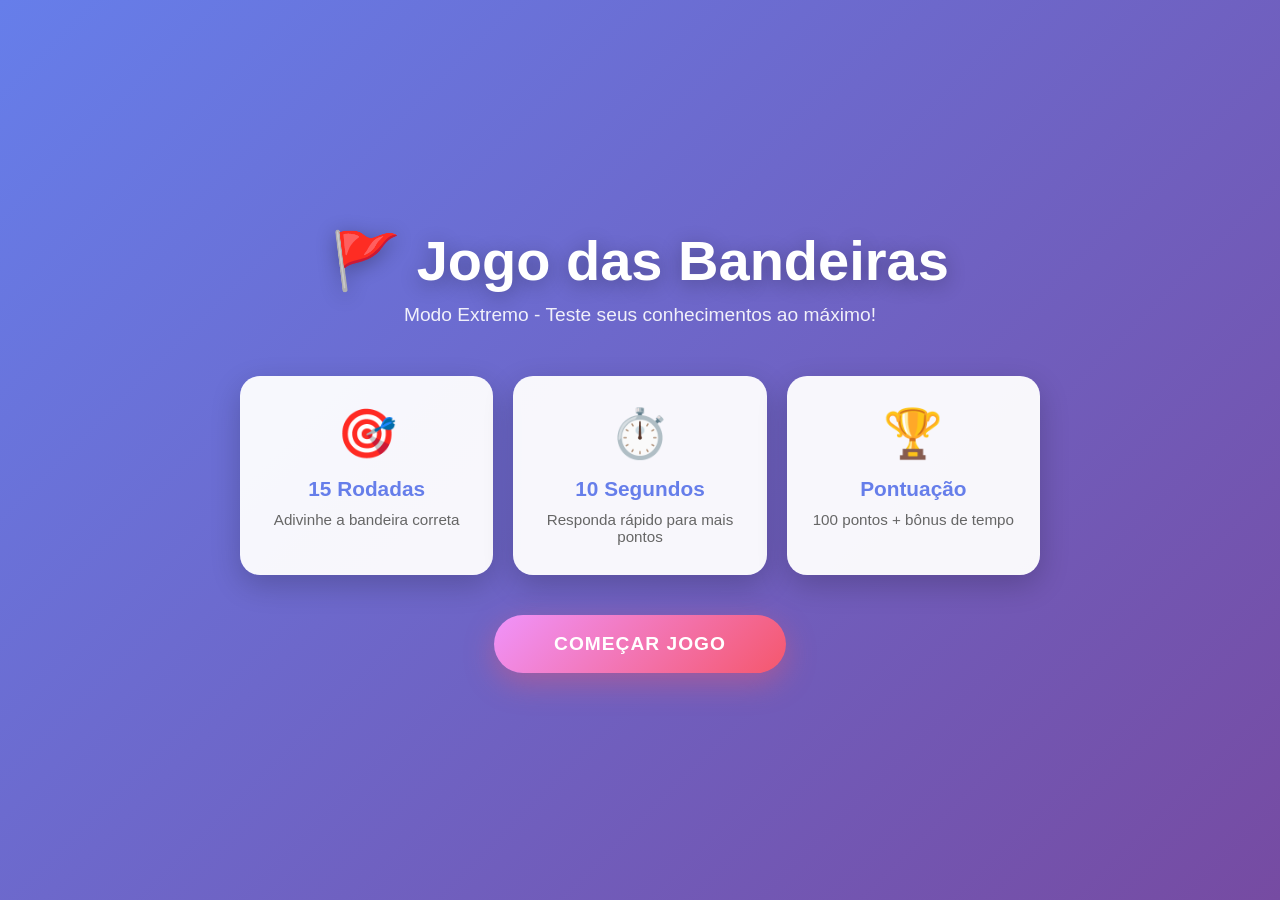
==== index.html @ 8bdd993d "Add files via upload" ====
<!DOCTYPE html>
<html lang="pt-BR">
<head>
    <meta charset="UTF-8">
    <meta name="viewport" content="width=device-width, initial-scale=1.0">
    <title>🚩 Jogo das Bandeiras - MODO EXTREMO</title>
    <link rel="stylesheet" href="style.css">
</head>
<body>
    <div class="container">
        <!-- Tela Inicial -->
        <div id="startScreen" class="screen active">
            <div class="logo">
                <h1>🚩 Jogo das Bandeiras</h1>
                <p class="subtitle">Modo Extremo - Teste seus conhecimentos ao máximo!</p>
            </div>
            <div class="game-info">
                <div class="info-card">
                    <span class="icon">🎯</span>
                    <h3>15 Rodadas</h3>
                    <p>Adivinhe a bandeira correta</p>
                </div>
                <div class="info-card">
                    <span class="icon">⏱️</span>
                    <h3>10 Segundos</h3>
                    <p>Responda rápido para mais pontos</p>
                </div>
                <div class="info-card">
                    <span class="icon">🏆</span>
                    <h3>Pontuação</h3>
                    <p>100 pontos + bônus de tempo</p>
                </div>
            </div>
            <button class="btn-primary" onclick="startGame()">Começar Jogo</button>
        </div>

        <!-- Tela do Jogo -->
        <div id="gameScreen" class="screen">
            <div class="game-header">
                <div class="stats">
                    <div class="stat-item">
                        <span class="stat-label">Rodada</span>
                        <span class="stat-value" id="roundNumber">1/15</span>
                    </div>
                    <div class="stat-item">
                        <span class="stat-label">Pontuação</span>
                        <span class="stat-value" id="score">0</span>
                    </div>
                    <div class="stat-item">
                        <span class="stat-label">Tempo</span>
                        <span class="stat-value" id="timer">10s</span>
                    </div>
                </div>
            </div>

            <div class="game-content">
                <div class="question-card">
                    <h2>De qual país é esta bandeira?</h2>
                    <div class="flag-container">
                        <img id="flagImage" src="" alt="Bandeira do país">
                    </div>
                </div>

                <div class="options-container" id="optionsContainer">
                    <!-- Opções serão geradas dinamicamente -->
                </div>
            </div>
        </div>

        <!-- Tela de Resultado -->
        <div id="resultScreen" class="screen">
            <div class="result-content">
                <div class="result-icon" id="resultIcon">🎉</div>
                <h1 id="resultTitle">Parabéns!</h1>
                <div class="final-score">
                    <span class="score-label">Pontuação Final</span>
                    <span class="score-value" id="finalScore">0</span>
                </div>
                <div class="result-stats">
                    <div class="result-stat">
                        <span class="result-stat-value" id="correctAnswers">0</span>
                        <span class="result-stat-label">Acertos</span>
                    </div>
                    <div class="result-stat">
                        <span class="result-stat-value" id="accuracy">0%</span>
                        <span class="result-stat-label">Precisão</span>
                    </div>
                </div>
                <button class="btn-primary" onclick="restartGame()">Jogar Novamente</button>
            </div>
        </div>

        <!-- Feedback de Resposta -->
        <div id="answerFeedback" class="answer-feedback">
            <div class="feedback-content">
                <span class="feedback-icon" id="feedbackIcon"></span>
                <span class="feedback-text" id="feedbackText"></span>
            </div>
        </div>
    </div>

    <script src="game.js"></script>
</body>
</html>
---- style.css ----
* {
    margin: 0;
    padding: 0;
    box-sizing: border-box;
}

body {
    font-family: 'Segoe UI', Tahoma, Geneva, Verdana, sans-serif;
    background: linear-gradient(135deg, #667eea 0%, #764ba2 100%);
    min-height: 100vh;
    display: flex;
    justify-content: center;
    align-items: center;
    padding: 20px;
}

.container {
    width: 100%;
    max-width: 800px;
    position: relative;
}

/* Screens */
.screen {
    display: none;
    animation: fadeIn 0.5s ease-in;
}

.screen.active {
    display: block;
}

@keyframes fadeIn {
    from {
        opacity: 0;
        transform: translateY(20px);
    }
    to {
        opacity: 1;
        transform: translateY(0);
    }
}

/* Start Screen */
#startScreen {
    text-align: center;
}

.logo h1 {
    font-size: 3.5rem;
    color: white;
    margin-bottom: 10px;
    text-shadow: 0 4px 20px rgba(0, 0, 0, 0.3);
}

.subtitle {
    font-size: 1.2rem;
    color: rgba(255, 255, 255, 0.9);
    margin-bottom: 50px;
}

.game-info {
    display: grid;
    grid-template-columns: repeat(auto-fit, minmax(200px, 1fr));
    gap: 20px;
    margin-bottom: 40px;
}

.info-card {
    background: rgba(255, 255, 255, 0.95);
    padding: 30px 20px;
    border-radius: 20px;
    box-shadow: 0 10px 30px rgba(0, 0, 0, 0.2);
    transition: transform 0.3s ease, box-shadow 0.3s ease;
}

.info-card:hover {
    transform: translateY(-5px);
    box-shadow: 0 15px 40px rgba(0, 0, 0, 0.3);
}

.info-card .icon {
    font-size: 3rem;
    display: block;
    margin-bottom: 15px;
}

.info-card h3 {
    color: #667eea;
    font-size: 1.3rem;
    margin-bottom: 10px;
}

.info-card p {
    color: #666;
    font-size: 0.95rem;
}

/* Buttons */
.btn-primary {
    background: linear-gradient(135deg, #f093fb 0%, #f5576c 100%);
    color: white;
    border: none;
    padding: 18px 60px;
    font-size: 1.2rem;
    font-weight: bold;
    border-radius: 50px;
    cursor: pointer;
    box-shadow: 0 10px 30px rgba(245, 87, 108, 0.4);
    transition: all 0.3s ease;
    text-transform: uppercase;
    letter-spacing: 1px;
}

.btn-primary:hover {
    transform: translateY(-3px);
    box-shadow: 0 15px 40px rgba(245, 87, 108, 0.6);
}

.btn-primary:active {
    transform: translateY(-1px);
}

/* Game Screen */
#gameScreen {
    background: white;
    border-radius: 30px;
    padding: 30px;
    box-shadow: 0 20px 60px rgba(0, 0, 0, 0.3);
}

.game-header {
    margin-bottom: 30px;
}

.stats {
    display: flex;
    justify-content: space-between;
    gap: 15px;
}

.stat-item {
    flex: 1;
    background: linear-gradient(135deg, #667eea 0%, #764ba2 100%);
    padding: 15px;
    border-radius: 15px;
    text-align: center;
    box-shadow: 0 5px 15px rgba(102, 126, 234, 0.3);
}

.stat-label {
    display: block;
    color: rgba(255, 255, 255, 0.8);
    font-size: 0.85rem;
    margin-bottom: 5px;
    text-transform: uppercase;
    letter-spacing: 1px;
}

.stat-value {
    display: block;
    color: white;
    font-size: 1.5rem;
    font-weight: bold;
}

/* Question Card */
.question-card {
    text-align: center;
    margin-bottom: 30px;
}

.question-card h2 {
    color: #333;
    font-size: 1.8rem;
    margin-bottom: 30px;
}

.flag-container {
    background: #f8f9fa;
    border-radius: 20px;
    padding: 30px;
    box-shadow: 0 5px 20px rgba(0, 0, 0, 0.1);
    display: flex;
    justify-content: center;
    align-items: center;
    min-height: 300px;
}

.flag-container img {
    max-width: 100%;
    max-height: 250px;
    border-radius: 10px;
    box-shadow: 0 10px 30px rgba(0, 0, 0, 0.2);
    transition: transform 0.3s ease;
}

.flag-container img:hover {
    transform: scale(1.05);
}

/* Options */
.options-container {
    display: grid;
    grid-template-columns: 1fr;
    gap: 15px;
}

.option-btn {
    background: white;
    border: 3px solid #e0e0e0;
    padding: 20px;
    border-radius: 15px;
    font-size: 1.1rem;
    font-weight: 600;
    color: #333;
    cursor: pointer;
    transition: all 0.3s ease;
    text-align: left;
    position: relative;
    overflow: hidden;
}

.option-btn::before {
    content: '';
    position: absolute;
    top: 0;
    left: -100%;
    width: 100%;
    height: 100%;
    background: linear-gradient(90deg, transparent, rgba(255, 255, 255, 0.3), transparent);
    transition: left 0.5s;
}

.option-btn:hover {
    border-color: #667eea;
    transform: translateX(5px);
    box-shadow: 0 5px 20px rgba(102, 126, 234, 0.2);
}

.option-btn:hover::before {
    left: 100%;
}

.option-btn.correct {
    background: linear-gradient(135deg, #11998e 0%, #38ef7d 100%);
    border-color: #11998e;
    color: white;
    animation: correctPulse 0.6s ease;
}

.option-btn.wrong {
    background: linear-gradient(135deg, #eb3349 0%, #f45c43 100%);
    border-color: #eb3349;
    color: white;
    animation: wrongShake 0.6s ease;
}

.option-btn:disabled {
    cursor: not-allowed;
    opacity: 0.7;
}

@keyframes correctPulse {
    0%, 100% { transform: scale(1); }
    50% { transform: scale(1.05); }
}

@keyframes wrongShake {
    0%, 100% { transform: translateX(0); }
    25% { transform: translateX(-10px); }
    75% { transform: translateX(10px); }
}

/* Result Screen */
#resultScreen {
    background: white;
    border-radius: 30px;
    padding: 50px;
    box-shadow: 0 20px 60px rgba(0, 0, 0, 0.3);
    text-align: center;
}

.result-icon {
    font-size: 5rem;
    margin-bottom: 20px;
    animation: bounceIn 0.8s ease;
}

@keyframes bounceIn {
    0% { transform: scale(0); opacity: 0; }
    50% { transform: scale(1.1); }
    100% { transform: scale(1); opacity: 1; }
}

#resultTitle {
    color: #667eea;
    font-size: 2.5rem;
    margin-bottom: 30px;
}

.final-score {
    background: linear-gradient(135deg, #667eea 0%, #764ba2 100%);
    padding: 30px;
    border-radius: 20px;
    margin-bottom: 30px;
    box-shadow: 0 10px 30px rgba(102, 126, 234, 0.3);
}

.score-label {
    display: block;
    color: rgba(255, 255, 255, 0.9);
    font-size: 1rem;
    margin-bottom: 10px;
    text-transform: uppercase;
    letter-spacing: 1px;
}

.score-value {
    display: block;
    color: white;
    font-size: 3.5rem;
    font-weight: bold;
}

.result-stats {
    display: grid;
    grid-template-columns: 1fr 1fr;
    gap: 20px;
    margin-bottom: 40px;
}

.result-stat {
    background: #f8f9fa;
    padding: 25px;
    border-radius: 15px;
}

.result-stat-value {
    display: block;
    font-size: 2.5rem;
    font-weight: bold;
    color: #667eea;
    margin-bottom: 5px;
}

.result-stat-label {
    display: block;
    color: #666;
    font-size: 0.95rem;
    text-transform: uppercase;
    letter-spacing: 1px;
}

/* Answer Feedback */
.answer-feedback {
    position: fixed;
    top: 20px;
    right: 20px;
    background: white;
    padding: 20px 30px;
    border-radius: 15px;
    box-shadow: 0 10px 40px rgba(0, 0, 0, 0.3);
    transform: translateX(400px);
    transition: transform 0.5s ease;
    z-index: 1000;
}

.answer-feedback.show {
    transform: translateX(0);
}

.feedback-content {
    display: flex;
    align-items: center;
    gap: 15px;
}

.feedback-icon {
    font-size: 2rem;
}

.feedback-text {
    font-size: 1.1rem;
    font-weight: 600;
}

.answer-feedback.correct {
    border-left: 5px solid #11998e;
}

.answer-feedback.correct .feedback-text {
    color: #11998e;
}

.answer-feedback.wrong {
    border-left: 5px solid #eb3349;
}

.answer-feedback.wrong .feedback-text {
    color: #eb3349;
}

/* Responsive */
@media (max-width: 768px) {
    .logo h1 {
        font-size: 2.5rem;
    }

    .game-info {
        grid-template-columns: 1fr;
    }

    .stats {
        flex-direction: column;
    }

    .question-card h2 {
        font-size: 1.4rem;
    }

    .flag-container {
        min-height: 200px;
        padding: 20px;
    }

    .flag-container img {
        max-height: 180px;
    }

    #resultScreen {
        padding: 30px 20px;
    }

    .result-icon {
        font-size: 4rem;
    }

    #resultTitle {
        font-size: 2rem;
    }

    .score-value {
        font-size: 2.5rem;
    }

    .answer-feedback {
        top: 10px;
        right: 10px;
        left: 10px;
        transform: translateY(-200px);
    }

    .answer-feedback.show {
        transform: translateY(0);
    }
}
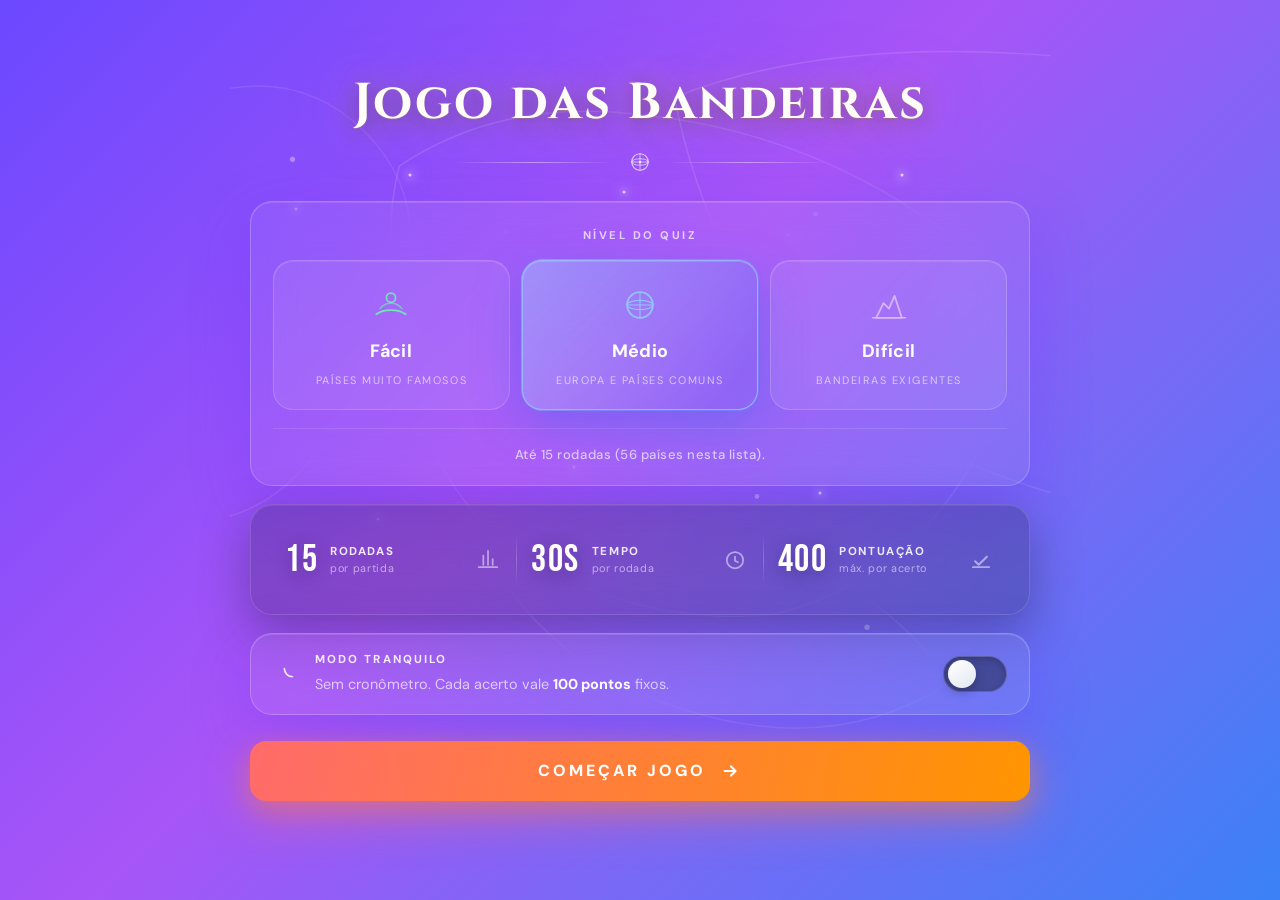
==== commit 03befb25: "redesign da tela principal" ====
--- a/index.html
+++ b/index.html
@@ -3,52 +3,212 @@
 <head>
     <meta charset="UTF-8">
     <meta name="viewport" content="width=device-width, initial-scale=1.0">
-    <title>🚩 Jogo das Bandeiras - MODO EXTREMO</title>
+    <meta name="theme-color" content="#6B48FF">
+    <title>Jogo das Bandeiras</title>
+    <link rel="preconnect" href="https://fonts.googleapis.com">
+    <link rel="preconnect" href="https://fonts.gstatic.com" crossorigin>
+    <link href="https://fonts.googleapis.com/css2?family=Bebas+Neue&family=Cinzel:wght@600;700&family=DM+Sans:ital,wght@0,400;0,500;0,600;0,700;1,400&display=swap" rel="stylesheet">
+    <link rel="manifest" href="manifest.json">
     <link rel="stylesheet" href="style.css">
 </head>
 <body>
     <div class="container">
-        <!-- Tela Inicial -->
-        <div id="startScreen" class="screen active">
-            <div class="logo">
-                <h1>🚩 Jogo das Bandeiras</h1>
-                <p class="subtitle">Modo Extremo - Teste seus conhecimentos ao máximo!</p>
-            </div>
-            <div class="game-info">
-                <div class="info-card">
-                    <span class="icon">🎯</span>
-                    <h3>15 Rodadas</h3>
-                    <p>Adivinhe a bandeira correta</p>
-                </div>
-                <div class="info-card">
-                    <span class="icon">⏱️</span>
-                    <h3>10 Segundos</h3>
-                    <p>Responda rápido para mais pontos</p>
-                </div>
-                <div class="info-card">
-                    <span class="icon">🏆</span>
-                    <h3>Pontuação</h3>
-                    <p>100 pontos + bônus de tempo</p>
-                </div>
-            </div>
-            <button class="btn-primary" onclick="startGame()">Começar Jogo</button>
-        </div>
-
-        <!-- Tela do Jogo -->
+        <div id="startScreen" class="screen screen-start active">
+            <div class="start-backdrop" aria-hidden="true">
+                <svg class="start-world-svg" viewBox="0 0 1200 600" preserveAspectRatio="xMidYMid slice" xmlns="http://www.w3.org/2000/svg">
+                    <defs>
+                        <linearGradient id="startMapStroke" x1="0%" y1="0%" x2="100%" y2="100%">
+                            <stop offset="0%" stop-color="#fff" stop-opacity="0.14"/>
+                            <stop offset="50%" stop-color="#E8E0FF" stop-opacity="0.1"/>
+                            <stop offset="100%" stop-color="#fff" stop-opacity="0.12"/>
+                        </linearGradient>
+                    </defs>
+                    <g fill="none" stroke="url(#startMapStroke)" stroke-width="0.85" stroke-linecap="round" stroke-linejoin="round">
+                        <path d="M180,280 Q140,200 200,140 Q260,90 340,120 Q400,100 440,140 Q480,180 460,240 Q440,300 400,340 Q360,380 300,360 Q220,340 180,280Z"/>
+                        <path d="M460,160 Q520,120 600,130 Q700,140 780,200 Q820,260 800,320 Q760,400 680,420 Q600,430 520,380 Q460,320 460,240 Q450,200 460,160Z"/>
+                        <path d="M620,120 Q720,80 880,100 Q980,120 1040,200 Q1080,280 1020,340 Q960,380 880,360 Q780,340 700,280 Q640,220 620,120Z"/>
+                        <path d="M520,400 Q580,360 660,380 Q740,400 780,460 Q720,500 640,480 Q560,460 520,400Z"/>
+                        <path d="M200,420 Q260,400 320,440 Q280,500 220,480 Q180,450 200,420Z"/>
+                    </g>
+                    <g fill="#fff" opacity="0.35">
+                        <circle cx="248" cy="168" r="1.8"/><circle cx="312" cy="142" r="1.2"/><circle cx="398" cy="156" r="1.5"/>
+                        <circle cx="522" cy="198" r="1.4"/><circle cx="618" cy="228" r="1.6"/><circle cx="702" cy="188" r="1.3"/>
+                        <circle cx="788" cy="212" r="1.7"/><circle cx="858" cy="268" r="1.2"/><circle cx="912" cy="308" r="1.5"/>
+                        <circle cx="668" cy="352" r="1.4"/><circle cx="582" cy="388" r="1.3"/><circle cx="288" cy="312" r="1.5"/>
+                        <circle cx="338" cy="402" r="1.2"/><circle cx="732" cy="428" r="1.6"/><circle cx="968" cy="242" r="1.3"/>
+                    </g>
+                </svg>
+                <div class="start-city-layer" aria-hidden="true">
+                    <span class="start-city" style="left:8%;top:22%"></span>
+                    <span class="start-city" style="left:14%;top:38%"></span>
+                    <span class="start-city" style="left:22%;top:18%"></span>
+                    <span class="start-city" style="left:28%;top:45%"></span>
+                    <span class="start-city" style="left:35%;top:28%"></span>
+                    <span class="start-city" style="left:42%;top:52%"></span>
+                    <span class="start-city" style="left:48%;top:20%"></span>
+                    <span class="start-city" style="left:55%;top:35%"></span>
+                    <span class="start-city" style="left:62%;top:48%"></span>
+                    <span class="start-city" style="left:68%;top:25%"></span>
+                    <span class="start-city" style="left:75%;top:40%"></span>
+                    <span class="start-city" style="left:82%;top:18%"></span>
+                    <span class="start-city" style="left:88%;top:32%"></span>
+                    <span class="start-city" style="left:18%;top:58%"></span>
+                    <span class="start-city" style="left:52%;top:62%"></span>
+                    <span class="start-city" style="left:72%;top:55%"></span>
+                </div>
+            </div>
+
+            <div class="start-shell">
+                <header class="start-hero reveal reveal-d0">
+                    <h1 class="start-title">Jogo das Bandeiras</h1>
+                    <div class="start-divider" aria-hidden="true">
+                        <span class="start-divider__line"></span>
+                        <span class="start-divider__icon">
+                            <svg width="22" height="22" viewBox="0 0 24 24" fill="none" xmlns="http://www.w3.org/2000/svg">
+                                <circle cx="12" cy="12" r="9" stroke="currentColor" stroke-width="1.2"/>
+                                <ellipse cx="12" cy="12" rx="9" ry="3.5" stroke="currentColor" stroke-width="0.9"/>
+                                <path d="M12 3v18M3 12h18" stroke="currentColor" stroke-width="0.9"/>
+                                <circle cx="12" cy="12" r="1.5" fill="currentColor"/>
+                            </svg>
+                        </span>
+                        <span class="start-divider__line"></span>
+                    </div>
+                </header>
+
+                <div class="glass-panel glass-panel--difficulty reveal reveal-d150" role="group" aria-labelledby="difficultyHeading">
+                    <h2 class="glass-panel__eyebrow" id="difficultyHeading">Nível do quiz</h2>
+                    <div class="difficulty-grid difficulty-grid--premium">
+                        <label class="difficulty-card difficulty-card--easy">
+                            <input type="radio" name="difficulty" value="easy" id="diffEasy" class="difficulty-input">
+                            <span class="difficulty-card-body">
+                                <span class="difficulty-card-icon" aria-hidden="true">
+                                    <svg viewBox="0 0 48 48" width="44" height="44" fill="none" xmlns="http://www.w3.org/2000/svg">
+                                        <path d="M8 34c8-6 24-6 32 0" stroke="currentColor" stroke-width="2" stroke-linecap="round"/>
+                                        <path d="M12 28c6-8 18-8 24 0" stroke="currentColor" stroke-width="1.6" stroke-linecap="round" opacity="0.7"/>
+                                        <circle cx="24" cy="16" r="5" stroke="currentColor" stroke-width="1.8"/>
+                                    </svg>
+                                </span>
+                                <span class="difficulty-card-label">Fácil</span>
+                                <span class="difficulty-card-desc">Países muito famosos</span>
+                            </span>
+                        </label>
+                        <label class="difficulty-card difficulty-card--medium">
+                            <input type="radio" name="difficulty" value="medium" id="diffMedium" class="difficulty-input" checked>
+                            <span class="difficulty-card-body">
+                                <span class="difficulty-card-icon" aria-hidden="true">
+                                    <svg viewBox="0 0 48 48" width="44" height="44" fill="none" xmlns="http://www.w3.org/2000/svg">
+                                        <circle cx="24" cy="24" r="14" stroke="currentColor" stroke-width="2"/>
+                                        <ellipse cx="24" cy="24" rx="14" ry="5" stroke="currentColor" stroke-width="1.4"/>
+                                        <path d="M24 10v28M10 24h28" stroke="currentColor" stroke-width="1.2"/>
+                                    </svg>
+                                </span>
+                                <span class="difficulty-card-label">Médio</span>
+                                <span class="difficulty-card-desc">Europa e países comuns</span>
+                            </span>
+                        </label>
+                        <label class="difficulty-card difficulty-card--hard">
+                            <input type="radio" name="difficulty" value="hard" id="diffHard" class="difficulty-input">
+                            <span class="difficulty-card-body">
+                                <span class="difficulty-card-icon" aria-hidden="true">
+                                    <svg viewBox="0 0 48 48" width="44" height="44" fill="none" xmlns="http://www.w3.org/2000/svg">
+                                        <path d="M10 38 L18 22 L24 28 L30 14 L38 38Z" stroke="currentColor" stroke-width="2" stroke-linejoin="round" fill="none"/>
+                                        <path d="M6 38h36" stroke="currentColor" stroke-width="1.6" stroke-linecap="round"/>
+                                    </svg>
+                                </span>
+                                <span class="difficulty-card-label">Difícil</span>
+                                <span class="difficulty-card-desc">Bandeiras exigentes</span>
+                            </span>
+                        </label>
+                    </div>
+                    <p class="difficulty-hint" id="difficultyHint"></p>
+                </div>
+
+                <div class="glass-panel glass-panel--stats">
+                    <div class="stat-strip">
+                        <div class="stat-chip">
+                            <div class="stat-chip__main">
+                                <span class="stat-chip__value" id="infoRounds">15</span>
+                                <div class="stat-chip__meta">
+                                    <span class="stat-chip__label">Rodadas</span>
+                                    <span class="stat-chip__hint">por partida</span>
+                                </div>
+                            </div>
+                            <span class="stat-chip__icon" aria-hidden="true">
+                                <svg width="28" height="28" viewBox="0 0 24 24" fill="none"><path d="M4 19h16M8 17V9M12 17V5M16 17v-5" stroke="currentColor" stroke-width="1.5" stroke-linecap="round"/></svg>
+                            </span>
+                        </div>
+                        <div class="stat-chip__rule" aria-hidden="true"></div>
+                        <div class="stat-chip">
+                            <div class="stat-chip__main">
+                                <span class="stat-chip__value" id="infoSeconds">30s</span>
+                                <div class="stat-chip__meta">
+                                    <span class="stat-chip__label">Tempo</span>
+                                    <span class="stat-chip__hint">por rodada</span>
+                                </div>
+                            </div>
+                            <span class="stat-chip__icon" aria-hidden="true">
+                                <svg width="28" height="28" viewBox="0 0 24 24" fill="none"><circle cx="12" cy="13" r="7" stroke="currentColor" stroke-width="1.5"/><path d="M12 10v3.5l2.5 1.3" stroke="currentColor" stroke-width="1.5" stroke-linecap="round"/></svg>
+                            </span>
+                        </div>
+                        <div class="stat-chip__rule" aria-hidden="true"></div>
+                        <div class="stat-chip">
+                            <div class="stat-chip__main">
+                                <span class="stat-chip__value" id="infoMaxPts">400</span>
+                                <div class="stat-chip__meta">
+                                    <span class="stat-chip__label">Pontuação</span>
+                                    <span class="stat-chip__hint">máx. por acerto</span>
+                                </div>
+                            </div>
+                            <span class="stat-chip__icon" aria-hidden="true">
+                                <svg width="28" height="28" viewBox="0 0 24 24" fill="none"><path d="M7 14l3 3 7-7" stroke="currentColor" stroke-width="1.8" stroke-linecap="round" stroke-linejoin="round"/><path d="M5 19h14" stroke="currentColor" stroke-width="1.5" stroke-linecap="round"/></svg>
+                            </span>
+                        </div>
+                    </div>
+                </div>
+
+                <div class="glass-panel glass-panel--toggle reveal reveal-d500">
+                    <div class="time-mode-premium">
+                        <span class="time-mode-premium__moon" aria-hidden="true">
+                            <svg width="26" height="26" viewBox="0 0 24 24" fill="none"><path d="M18 14.5A7.5 7.5 0 0110.5 7 7.5 7.5 0 0018 14.5z" stroke="currentColor" stroke-width="1.5" stroke-linejoin="round"/></svg>
+                        </span>
+                        <div class="time-mode-premium__copy">
+                            <span class="time-mode-premium__title">Modo tranquilo</span>
+                            <span class="time-mode-premium__detail">Sem cronômetro. Cada acerto vale <strong>100 pontos</strong> fixos.</span>
+                        </div>
+                        <label class="time-mode-toggle-lg">
+                            <input type="checkbox" id="relaxedMode" class="time-mode-toggle-lg__input">
+                            <span class="time-mode-toggle-lg__track" aria-hidden="true">
+                                <span class="time-mode-toggle-lg__thumb"></span>
+                            </span>
+                        </label>
+                    </div>
+                </div>
+
+                <button type="button" class="btn-start-cta reveal reveal-d600" id="btnStart">
+                    <span class="btn-start-cta__shine" aria-hidden="true"></span>
+                    <span class="btn-start-cta__label">Começar jogo</span>
+                    <svg class="btn-start-cta__arrow" width="22" height="22" viewBox="0 0 24 24" fill="none" aria-hidden="true">
+                        <path d="M5 12h12m-5-5l5 5-5 5" stroke="currentColor" stroke-width="2.2" stroke-linecap="round" stroke-linejoin="round"/>
+                    </svg>
+                </button>
+            </div>
+        </div>
+
         <div id="gameScreen" class="screen">
             <div class="game-header">
+                <button type="button" class="btn-back" id="btnBackToMenu">Início</button>
                 <div class="stats">
                     <div class="stat-item">
                         <span class="stat-label">Rodada</span>
-                        <span class="stat-value" id="roundNumber">1/15</span>
+                        <span class="stat-value" id="roundNumber">0/0</span>
                     </div>
                     <div class="stat-item">
                         <span class="stat-label">Pontuação</span>
                         <span class="stat-value" id="score">0</span>
                     </div>
-                    <div class="stat-item">
+                    <div class="stat-item" id="timerStat">
                         <span class="stat-label">Tempo</span>
-                        <span class="stat-value" id="timer">10s</span>
+                        <span class="stat-value" id="timer">30s</span>
                     </div>
                 </div>
             </div>
@@ -56,24 +216,23 @@
             <div class="game-content">
                 <div class="question-card">
                     <h2>De qual país é esta bandeira?</h2>
-                    <div class="flag-container">
-                        <img id="flagImage" src="" alt="Bandeira do país">
-                    </div>
-                </div>
-
-                <div class="options-container" id="optionsContainer">
-                    <!-- Opções serão geradas dinamicamente -->
-                </div>
-            </div>
-        </div>
-
-        <!-- Tela de Resultado -->
+                    <div class="flag-container is-loading" id="flagWrap">
+                        <p class="flag-loader" id="flagLoader">Carregando bandeira…</p>
+                        <img id="flagImage" class="flag-image" src="" alt="Bandeira do país" hidden>
+                    </div>
+                </div>
+
+                <div class="options-container" id="optionsContainer"></div>
+            </div>
+        </div>
+
         <div id="resultScreen" class="screen">
             <div class="result-content">
-                <div class="result-icon" id="resultIcon">🎉</div>
+                <div class="result-icon" id="resultIcon"></div>
                 <h1 id="resultTitle">Parabéns!</h1>
+                <p class="record-banner" id="recordBanner" hidden></p>
                 <div class="final-score">
-                    <span class="score-label">Pontuação Final</span>
+                    <span class="score-label">Pontuação final</span>
                     <span class="score-value" id="finalScore">0</span>
                 </div>
                 <div class="result-stats">
@@ -86,11 +245,10 @@
                         <span class="result-stat-label">Precisão</span>
                     </div>
                 </div>
-                <button class="btn-primary" onclick="restartGame()">Jogar Novamente</button>
-            </div>
-        </div>
-
-        <!-- Feedback de Resposta -->
+                <button type="button" class="btn-primary" id="btnRestart">Jogar de novo</button>
+            </div>
+        </div>
+
         <div id="answerFeedback" class="answer-feedback">
             <div class="feedback-content">
                 <span class="feedback-icon" id="feedbackIcon"></span>
--- a/style.css
+++ b/style.css
@@ -5,35 +5,449 @@
 }
 
 body {
-    font-family: 'Segoe UI', Tahoma, Geneva, Verdana, sans-serif;
-    background: linear-gradient(135deg, #667eea 0%, #764ba2 100%);
+    font-family: "DM Sans", system-ui, sans-serif;
+    background: linear-gradient(135deg, #6b48ff 0%, #a855f7 45%, #3b82f6 100%);
+    background-attachment: fixed;
     min-height: 100vh;
     display: flex;
     justify-content: center;
     align-items: center;
     padding: 20px;
+    color: #f1f5f9;
 }
 
 .container {
     width: 100%;
-    max-width: 800px;
+    max-width: 820px;
     position: relative;
 }
 
-/* Screens */
 .screen {
     display: none;
-    animation: fadeIn 0.5s ease-in;
 }
 
 .screen.active {
     display: block;
 }
 
-@keyframes fadeIn {
+#startScreen.screen.active {
+    display: flex;
+    flex-direction: column;
+    justify-content: center;
+    align-items: center;
+    min-height: calc(100vh - 40px);
+    position: relative;
+    text-align: center;
+    animation: screenFadeIn 0.6s ease-out;
+}
+
+@keyframes screenFadeIn {
     from {
         opacity: 0;
-        transform: translateY(20px);
+    }
+    to {
+        opacity: 1;
+    }
+}
+
+.start-backdrop {
+    position: absolute;
+    inset: 0;
+    overflow: hidden;
+    pointer-events: none;
+    z-index: 0;
+}
+
+.start-world-svg {
+    position: absolute;
+    width: 140%;
+    height: 120%;
+    left: 50%;
+    top: 45%;
+    transform: translate(-50%, -50%);
+    opacity: 1;
+}
+
+.start-city-layer {
+    position: absolute;
+    inset: 0;
+}
+
+.start-city {
+    position: absolute;
+    width: 3px;
+    height: 3px;
+    border-radius: 50%;
+    background: #fff;
+    box-shadow: 0 0 10px 2px rgba(255, 255, 255, 0.55), 0 0 22px 4px rgba(168, 85, 247, 0.35);
+    opacity: 0.75;
+    transform: translate(-50%, -50%);
+    animation: cityTwinkle 4s ease-in-out infinite;
+}
+
+.start-city:nth-child(3n) {
+    animation-delay: 0.8s;
+}
+
+.start-city:nth-child(5n) {
+    animation-delay: 1.6s;
+}
+
+@keyframes cityTwinkle {
+    0%,
+    100% {
+        opacity: 0.35;
+        transform: translate(-50%, -50%) scale(0.85);
+    }
+    50% {
+        opacity: 0.95;
+        transform: translate(-50%, -50%) scale(1.15);
+    }
+}
+
+.start-shell {
+    position: relative;
+    z-index: 1;
+    width: 100%;
+    max-width: 780px;
+    padding: 8px 0 32px;
+}
+
+.start-hero {
+    margin-bottom: 28px;
+}
+
+.start-title {
+    font-family: "Cinzel", Georgia, serif;
+    font-weight: 700;
+    font-size: clamp(2rem, 6vw, 3.15rem);
+    letter-spacing: 0.04em;
+    line-height: 1.15;
+    color: #fffdf8;
+    text-shadow:
+        0 0 40px rgba(255, 215, 150, 0.35),
+        0 0 80px rgba(168, 85, 247, 0.45),
+        0 4px 24px rgba(0, 0, 0, 0.35);
+    filter: drop-shadow(0 1px 0 rgba(180, 140, 60, 0.4));
+}
+
+.start-divider {
+    display: flex;
+    align-items: center;
+    justify-content: center;
+    gap: 16px;
+    margin-top: 18px;
+}
+
+.start-divider__line {
+    flex: 1;
+    max-width: 160px;
+    height: 1px;
+    background: linear-gradient(90deg, transparent, rgba(255, 255, 255, 0.45), transparent);
+}
+
+.start-divider__icon {
+    color: rgba(255, 255, 255, 0.75);
+    display: flex;
+    align-items: center;
+    justify-content: center;
+}
+
+.reveal {
+    opacity: 0;
+    animation: revealUp 0.9s cubic-bezier(0.16, 1, 0.3, 1) forwards;
+}
+
+.reveal-d0 {
+    animation-delay: 0ms;
+}
+
+.reveal-d150 {
+    animation-delay: 150ms;
+}
+
+.reveal-d300 {
+    animation-delay: 300ms;
+}
+
+.reveal-d350 {
+    animation-delay: 350ms;
+}
+
+.reveal-d400 {
+    animation-delay: 400ms;
+}
+
+.reveal-d500 {
+    animation-delay: 500ms;
+}
+
+.reveal-d600 {
+    animation-delay: 600ms;
+}
+
+@keyframes revealUp {
+    from {
+        opacity: 0;
+        transform: translateY(22px) scale(0.98);
+    }
+    to {
+        opacity: 1;
+        transform: translateY(0) scale(1);
+    }
+}
+
+.glass-panel {
+    border-radius: 22px;
+    border: 1px solid rgba(255, 255, 255, 0.22);
+    background: rgba(255, 255, 255, 0.06);
+    box-shadow:
+        0 20px 60px rgba(99, 48, 255, 0.28),
+        inset 0 1px 0 rgba(255, 255, 255, 0.12);
+    backdrop-filter: blur(22px);
+    -webkit-backdrop-filter: blur(22px);
+}
+
+.glass-panel--difficulty {
+    padding: 26px 22px 20px;
+    margin-bottom: 18px;
+}
+
+.glass-panel--stats {
+    padding: 18px 8px;
+    margin-bottom: 18px;
+    background: rgba(15, 23, 42, 0.22);
+    border-color: rgba(255, 255, 255, 0.14);
+    box-shadow:
+        0 18px 50px rgba(15, 23, 42, 0.35),
+        inset 0 1px 0 rgba(255, 255, 255, 0.08);
+}
+
+.glass-panel--toggle {
+    padding: 18px 22px;
+    margin-bottom: 26px;
+}
+
+.glass-panel__eyebrow {
+    font-size: 0.7rem;
+    font-weight: 700;
+    letter-spacing: 0.22em;
+    text-transform: uppercase;
+    color: rgba(255, 255, 255, 0.72);
+    margin: 0 0 18px;
+}
+
+.difficulty-grid--premium {
+    display: grid;
+    grid-template-columns: repeat(3, 1fr);
+    gap: 12px;
+}
+
+.difficulty-card {
+    display: block;
+    cursor: pointer;
+    margin: 0;
+    -webkit-tap-highlight-color: transparent;
+}
+
+.difficulty-input {
+    position: absolute;
+    width: 1px;
+    height: 1px;
+    padding: 0;
+    margin: -1px;
+    overflow: hidden;
+    clip: rect(0, 0, 0, 0);
+    white-space: nowrap;
+    border: 0;
+}
+
+.difficulty-card-body {
+    position: relative;
+    display: flex;
+    flex-direction: column;
+    align-items: center;
+    text-align: center;
+    padding: 22px 12px 20px;
+    border-radius: 20px;
+    border: 1px solid rgba(255, 255, 255, 0.18);
+    background: rgba(255, 255, 255, 0.08);
+    box-shadow: inset 0 1px 0 rgba(255, 255, 255, 0.1);
+    transition:
+        transform 0.28s cubic-bezier(0.34, 1.2, 0.64, 1),
+        border-color 0.25s ease,
+        box-shadow 0.28s ease,
+        background 0.28s ease;
+}
+
+.difficulty-card:hover .difficulty-card-body {
+    transform: translateY(-4px);
+}
+
+.difficulty-card--easy:hover .difficulty-card-body {
+    box-shadow:
+        0 18px 40px rgba(16, 185, 129, 0.35),
+        inset 0 1px 0 rgba(255, 255, 255, 0.12);
+    border-color: rgba(52, 211, 153, 0.55);
+}
+
+.difficulty-card--medium:hover .difficulty-card-body {
+    box-shadow:
+        0 18px 40px rgba(59, 130, 246, 0.4),
+        inset 0 1px 0 rgba(255, 255, 255, 0.12);
+    border-color: rgba(96, 165, 250, 0.55);
+}
+
+.difficulty-card--hard:hover .difficulty-card-body {
+    box-shadow:
+        0 18px 40px rgba(168, 85, 247, 0.45),
+        inset 0 1px 0 rgba(255, 255, 255, 0.12);
+    border-color: rgba(192, 132, 252, 0.55);
+}
+
+.difficulty-input:focus-visible + .difficulty-card-body {
+    outline: 2px solid rgba(255, 255, 255, 0.65);
+    outline-offset: 3px;
+}
+
+.difficulty-card-icon {
+    display: flex;
+    align-items: center;
+    justify-content: center;
+    margin-bottom: 12px;
+    color: rgba(255, 255, 255, 0.92);
+}
+
+.difficulty-card--easy .difficulty-card-icon {
+    color: #6ee7b7;
+}
+
+.difficulty-card--medium .difficulty-card-icon {
+    color: #93c5fd;
+}
+
+.difficulty-card--hard .difficulty-card-icon {
+    color: #d8b4fe;
+}
+
+.difficulty-card-label {
+    font-size: 1.12rem;
+    font-weight: 700;
+    color: #fff;
+    letter-spacing: 0.02em;
+}
+
+.difficulty-card-desc {
+    margin-top: 10px;
+    font-size: 0.68rem;
+    line-height: 1.45;
+    color: rgba(255, 255, 255, 0.62);
+    letter-spacing: 0.14em;
+    text-transform: uppercase;
+    max-width: 12rem;
+}
+
+.difficulty-card-body::before {
+    content: "";
+    position: absolute;
+    inset: -2px;
+    border-radius: 22px;
+    opacity: 0;
+    z-index: -1;
+    transition: opacity 0.3s ease;
+    background: linear-gradient(120deg, rgba(255, 255, 255, 0.35), transparent 40%, rgba(255, 255, 255, 0.2));
+    background-size: 220% 220%;
+    animation: shimmerBorder 3.5s linear infinite;
+    pointer-events: none;
+}
+
+.difficulty-input:checked + .difficulty-card-body::before {
+    opacity: 1;
+}
+
+@keyframes shimmerBorder {
+    0% {
+        background-position: 0% 50%;
+    }
+    100% {
+        background-position: 200% 50%;
+    }
+}
+
+.difficulty-card--easy .difficulty-input:checked + .difficulty-card-body {
+    background: linear-gradient(165deg, rgba(16, 185, 129, 0.22), rgba(5, 150, 105, 0.1));
+    border-color: rgba(52, 211, 153, 0.75);
+    box-shadow:
+        0 0 0 1px rgba(52, 211, 153, 0.35),
+        0 16px 48px rgba(5, 150, 105, 0.35),
+        inset 0 1px 0 rgba(255, 255, 255, 0.15);
+}
+
+.difficulty-card--medium .difficulty-input:checked + .difficulty-card-body {
+    background: linear-gradient(165deg, rgba(59, 130, 246, 0.25), rgba(37, 99, 235, 0.12));
+    border-color: rgba(147, 197, 253, 0.8);
+    box-shadow:
+        0 0 0 1px rgba(96, 165, 250, 0.4),
+        0 16px 48px rgba(37, 99, 235, 0.35),
+        inset 0 1px 0 rgba(255, 255, 255, 0.15);
+}
+
+.difficulty-card--hard .difficulty-input:checked + .difficulty-card-body {
+    background: linear-gradient(165deg, rgba(168, 85, 247, 0.28), rgba(124, 58, 237, 0.12));
+    border-color: rgba(216, 180, 254, 0.85);
+    box-shadow:
+        0 0 0 1px rgba(192, 132, 252, 0.45),
+        0 16px 48px rgba(124, 58, 237, 0.38),
+        inset 0 1px 0 rgba(255, 255, 255, 0.15);
+}
+
+.difficulty-hint {
+    margin: 18px 0 0;
+    padding-top: 16px;
+    border-top: 1px solid rgba(255, 255, 255, 0.12);
+    font-size: 0.82rem;
+    line-height: 1.5;
+    color: rgba(255, 255, 255, 0.68);
+    font-weight: 500;
+    letter-spacing: 0.04em;
+}
+
+.stat-strip {
+    display: flex;
+    align-items: stretch;
+    justify-content: space-between;
+    gap: 0;
+    padding: 8px 12px;
+}
+
+.stat-chip {
+    flex: 1;
+    display: flex;
+    align-items: center;
+    justify-content: space-between;
+    gap: 12px;
+    padding: 10px 14px;
+    min-width: 0;
+    opacity: 0;
+    animation: chipRise 0.65s cubic-bezier(0.16, 1, 0.3, 1) forwards;
+}
+
+.stat-chip:nth-child(1) {
+    animation-delay: 300ms;
+}
+
+.stat-chip:nth-child(3) {
+    animation-delay: 350ms;
+}
+
+.stat-chip:nth-child(5) {
+    animation-delay: 400ms;
+}
+
+@keyframes chipRise {
+    from {
+        opacity: 0;
+        transform: translateY(14px);
     }
     to {
         opacity: 1;
@@ -41,62 +455,231 @@
     }
 }
 
-/* Start Screen */
-#startScreen {
-    text-align: center;
-}
-
-.logo h1 {
-    font-size: 3.5rem;
-    color: white;
-    margin-bottom: 10px;
-    text-shadow: 0 4px 20px rgba(0, 0, 0, 0.3);
-}
-
-.subtitle {
-    font-size: 1.2rem;
-    color: rgba(255, 255, 255, 0.9);
-    margin-bottom: 50px;
-}
-
-.game-info {
-    display: grid;
-    grid-template-columns: repeat(auto-fit, minmax(200px, 1fr));
-    gap: 20px;
-    margin-bottom: 40px;
-}
-
-.info-card {
-    background: rgba(255, 255, 255, 0.95);
-    padding: 30px 20px;
-    border-radius: 20px;
-    box-shadow: 0 10px 30px rgba(0, 0, 0, 0.2);
-    transition: transform 0.3s ease, box-shadow 0.3s ease;
-}
-
-.info-card:hover {
-    transform: translateY(-5px);
-    box-shadow: 0 15px 40px rgba(0, 0, 0, 0.3);
-}
-
-.info-card .icon {
-    font-size: 3rem;
+.stat-chip__main {
+    display: flex;
+    align-items: center;
+    gap: 12px;
+    min-width: 0;
+    text-align: left;
+}
+
+.stat-chip__value {
+    font-family: "Bebas Neue", "Impact", sans-serif;
+    font-size: 2.35rem;
+    line-height: 1;
+    letter-spacing: 0.04em;
+    color: #fff;
+    text-shadow: 0 4px 20px rgba(0, 0, 0, 0.25);
+}
+
+.stat-chip__meta {
+    display: flex;
+    flex-direction: column;
+    gap: 2px;
+    min-width: 0;
+}
+
+.stat-chip__label {
+    font-size: 0.72rem;
+    font-weight: 700;
+    letter-spacing: 0.14em;
+    text-transform: uppercase;
+    color: rgba(255, 255, 255, 0.88);
+}
+
+.stat-chip__hint {
+    font-size: 0.68rem;
+    color: rgba(255, 255, 255, 0.55);
+    letter-spacing: 0.06em;
+}
+
+.stat-chip__icon {
+    flex-shrink: 0;
+    color: rgba(255, 255, 255, 0.5);
+    display: flex;
+    align-items: center;
+}
+
+.stat-chip__rule {
+    width: 1px;
+    align-self: stretch;
+    min-height: 48px;
+    margin: 4px 0;
+    background: linear-gradient(180deg, transparent, rgba(255, 255, 255, 0.22), transparent);
+}
+
+.time-mode-premium {
+    display: flex;
+    align-items: center;
+    gap: 16px;
+    text-align: left;
+}
+
+.time-mode-premium__moon {
+    flex-shrink: 0;
+    color: rgba(255, 255, 255, 0.85);
+    display: flex;
+}
+
+.time-mode-premium__copy {
+    flex: 1;
+    min-width: 0;
+}
+
+.time-mode-premium__title {
     display: block;
-    margin-bottom: 15px;
-}
-
-.info-card h3 {
-    color: #667eea;
-    font-size: 1.3rem;
-    margin-bottom: 10px;
-}
-
-.info-card p {
-    color: #666;
-    font-size: 0.95rem;
-}
-
-/* Buttons */
+    font-size: 0.72rem;
+    font-weight: 700;
+    letter-spacing: 0.18em;
+    text-transform: uppercase;
+    color: rgba(255, 255, 255, 0.88);
+    margin-bottom: 6px;
+}
+
+.time-mode-premium__detail {
+    font-size: 0.9rem;
+    line-height: 1.5;
+    color: rgba(255, 255, 255, 0.68);
+}
+
+.time-mode-premium__detail strong {
+    color: #fff;
+    font-weight: 700;
+}
+
+.time-mode-toggle-lg {
+    position: relative;
+    flex-shrink: 0;
+    width: 64px;
+    height: 36px;
+    cursor: pointer;
+    -webkit-tap-highlight-color: transparent;
+}
+
+.time-mode-toggle-lg__input {
+    position: absolute;
+    opacity: 0;
+    width: 0;
+    height: 0;
+    margin: 0;
+}
+
+.time-mode-toggle-lg__track {
+    position: absolute;
+    inset: 0;
+    border-radius: 18px;
+    background: rgba(15, 23, 42, 0.45);
+    border: 1px solid rgba(255, 255, 255, 0.15);
+    box-shadow: inset 0 2px 6px rgba(0, 0, 0, 0.2);
+    transition:
+        background 0.35s ease,
+        box-shadow 0.35s ease,
+        border-color 0.35s ease;
+}
+
+.time-mode-toggle-lg__thumb {
+    position: absolute;
+    width: 28px;
+    height: 28px;
+    left: 4px;
+    top: 50%;
+    margin-top: -14px;
+    border-radius: 50%;
+    background: linear-gradient(145deg, #fff, #e2e8f0);
+    box-shadow: 0 4px 12px rgba(0, 0, 0, 0.25);
+    transition: transform 0.35s cubic-bezier(0.34, 1.2, 0.64, 1);
+}
+
+.time-mode-toggle-lg__input:checked + .time-mode-toggle-lg__track {
+    background: linear-gradient(135deg, #312e81 0%, #4338ca 50%, #1e3a8a 100%);
+    border-color: rgba(129, 140, 248, 0.55);
+    box-shadow:
+        0 0 24px rgba(99, 102, 241, 0.55),
+        inset 0 1px 0 rgba(255, 255, 255, 0.12);
+}
+
+.time-mode-toggle-lg__input:checked + .time-mode-toggle-lg__track .time-mode-toggle-lg__thumb {
+    transform: translateX(28px);
+}
+
+.time-mode-toggle-lg__input:focus-visible + .time-mode-toggle-lg__track {
+    outline: 2px solid rgba(255, 255, 255, 0.7);
+    outline-offset: 3px;
+}
+
+.btn-start-cta {
+    position: relative;
+    display: inline-flex;
+    align-items: center;
+    justify-content: center;
+    gap: 14px;
+    width: 100%;
+    max-width: 780px;
+    min-height: 60px;
+    padding: 0 32px;
+    margin: 0 auto;
+    border: none;
+    border-radius: 16px;
+    cursor: pointer;
+    font-family: "DM Sans", sans-serif;
+    font-size: 1rem;
+    font-weight: 800;
+    letter-spacing: 3px;
+    text-transform: uppercase;
+    color: #fff;
+    background: linear-gradient(105deg, #ff6b6b 0%, #ff9500 100%);
+    box-shadow:
+        0 16px 48px rgba(255, 107, 107, 0.45),
+        0 8px 24px rgba(255, 149, 0, 0.3);
+    overflow: hidden;
+    transition:
+        transform 0.3s cubic-bezier(0.34, 1.2, 0.64, 1),
+        box-shadow 0.3s ease;
+    -webkit-tap-highlight-color: transparent;
+}
+
+.btn-start-cta__shine {
+    position: absolute;
+    top: 0;
+    left: -55%;
+    width: 45%;
+    height: 100%;
+    background: linear-gradient(90deg, transparent, rgba(255, 255, 255, 0.45), transparent);
+    animation: btnShimmer 2.8s ease-in-out infinite;
+    pointer-events: none;
+}
+
+@keyframes btnShimmer {
+    0% {
+        left: -55%;
+    }
+    100% {
+        left: 120%;
+    }
+}
+
+.btn-start-cta:hover {
+    transform: scale(1.03);
+    box-shadow:
+        0 22px 56px rgba(255, 107, 107, 0.55),
+        0 12px 32px rgba(255, 149, 0, 0.4);
+}
+
+.btn-start-cta:active {
+    transform: scale(1.01);
+}
+
+.btn-start-cta__label {
+    position: relative;
+    z-index: 1;
+}
+
+.btn-start-cta__arrow {
+    position: relative;
+    z-index: 1;
+    flex-shrink: 0;
+}
+
 .btn-primary {
     background: linear-gradient(135deg, #f093fb 0%, #f5576c 100%);
     color: white;
@@ -107,21 +690,50 @@
     border-radius: 50px;
     cursor: pointer;
     box-shadow: 0 10px 30px rgba(245, 87, 108, 0.4);
-    transition: all 0.3s ease;
+    transition: box-shadow 0.3s ease, opacity 0.2s ease;
     text-transform: uppercase;
     letter-spacing: 1px;
 }
 
 .btn-primary:hover {
-    transform: translateY(-3px);
     box-shadow: 0 15px 40px rgba(245, 87, 108, 0.6);
 }
 
 .btn-primary:active {
-    transform: translateY(-1px);
-}
-
-/* Game Screen */
+    opacity: 0.92;
+}
+
+@media (max-width: 720px) {
+    .difficulty-grid--premium {
+        grid-template-columns: 1fr;
+    }
+
+    .stat-strip {
+        flex-direction: column;
+        padding: 12px;
+    }
+
+    .stat-chip__rule {
+        width: 100%;
+        height: 1px;
+        min-height: 0;
+        margin: 4px 0;
+        background: linear-gradient(90deg, transparent, rgba(255, 255, 255, 0.2), transparent);
+    }
+
+    .time-mode-premium {
+        flex-wrap: wrap;
+    }
+
+    .time-mode-toggle-lg {
+        align-self: flex-end;
+    }
+
+    .btn-start-cta {
+        letter-spacing: 0.14em;
+    }
+}
+
 #gameScreen {
     background: white;
     border-radius: 30px;
@@ -131,6 +743,31 @@
 
 .game-header {
     margin-bottom: 30px;
+    display: flex;
+    flex-direction: column;
+    gap: 14px;
+    align-items: flex-start;
+}
+
+.btn-back {
+    padding: 10px 16px;
+    font-size: 0.9rem;
+    font-weight: 600;
+    color: #5a5a5a;
+    background: #f0f0f0;
+    border: 1px solid #ddd;
+    border-radius: 10px;
+    cursor: pointer;
+    transition: background 0.2s, color 0.2s;
+}
+
+.btn-back:hover {
+    background: #e8e8e8;
+    color: #333;
+}
+
+.game-header .stats {
+    width: 100%;
 }
 
 .stats {
@@ -164,7 +801,6 @@
     font-weight: bold;
 }
 
-/* Question Card */
 .question-card {
     text-align: center;
     margin-bottom: 30px;
@@ -185,21 +821,30 @@
     justify-content: center;
     align-items: center;
     min-height: 300px;
-}
-
-.flag-container img {
+    position: relative;
+}
+
+.flag-container.is-loading {
+    min-height: 220px;
+}
+
+.flag-loader {
+    color: #555;
+    font-size: 1.05rem;
+    font-weight: 600;
+    margin: 0;
+    text-align: center;
+    max-width: 280px;
+    line-height: 1.4;
+}
+
+.flag-image {
     max-width: 100%;
     max-height: 250px;
     border-radius: 10px;
     box-shadow: 0 10px 30px rgba(0, 0, 0, 0.2);
-    transition: transform 0.3s ease;
-}
-
-.flag-container img:hover {
-    transform: scale(1.05);
-}
-
-/* Options */
+}
+
 .options-container {
     display: grid;
     grid-template-columns: 1fr;
@@ -215,31 +860,15 @@
     font-weight: 600;
     color: #333;
     cursor: pointer;
-    transition: all 0.3s ease;
+    transition: border-color 0.2s ease, box-shadow 0.2s ease;
     text-align: left;
     position: relative;
     overflow: hidden;
 }
 
-.option-btn::before {
-    content: '';
-    position: absolute;
-    top: 0;
-    left: -100%;
-    width: 100%;
-    height: 100%;
-    background: linear-gradient(90deg, transparent, rgba(255, 255, 255, 0.3), transparent);
-    transition: left 0.5s;
-}
-
 .option-btn:hover {
     border-color: #667eea;
-    transform: translateX(5px);
     box-shadow: 0 5px 20px rgba(102, 126, 234, 0.2);
-}
-
-.option-btn:hover::before {
-    left: 100%;
 }
 
 .option-btn.correct {
@@ -272,7 +901,6 @@
     75% { transform: translateX(10px); }
 }
 
-/* Result Screen */
 #resultScreen {
     background: white;
     border-radius: 30px;
@@ -282,9 +910,12 @@
 }
 
 .result-icon {
-    font-size: 5rem;
-    margin-bottom: 20px;
+    font-size: 4rem;
+    font-weight: 800;
+    color: #667eea;
+    margin-bottom: 16px;
     animation: bounceIn 0.8s ease;
+    line-height: 1;
 }
 
 @keyframes bounceIn {
@@ -297,6 +928,13 @@
     color: #667eea;
     font-size: 2.5rem;
     margin-bottom: 30px;
+}
+
+.record-banner {
+    font-size: 1.15rem;
+    font-weight: 700;
+    color: #2e7d32;
+    margin: -12px 0 24px;
 }
 
 .final-score {
@@ -352,7 +990,6 @@
     letter-spacing: 1px;
 }
 
-/* Answer Feedback */
 .answer-feedback {
     position: fixed;
     top: 20px;
@@ -377,7 +1014,11 @@
 }
 
 .feedback-icon {
-    font-size: 2rem;
+    font-size: 0.95rem;
+    font-weight: 700;
+    text-transform: uppercase;
+    letter-spacing: 0.04em;
+    min-width: 3.5rem;
 }
 
 .feedback-text {
@@ -401,14 +1042,9 @@
     color: #eb3349;
 }
 
-/* Responsive */
 @media (max-width: 768px) {
-    .logo h1 {
-        font-size: 2.5rem;
-    }
-
-    .game-info {
-        grid-template-columns: 1fr;
+    .start-title {
+        font-size: 2.1rem;
     }
 
     .stats {
@@ -424,7 +1060,7 @@
         padding: 20px;
     }
 
-    .flag-container img {
+    .flag-image {
         max-height: 180px;
     }
 
@@ -433,7 +1069,7 @@
     }
 
     .result-icon {
-        font-size: 4rem;
+        font-size: 3rem;
     }
 
     #resultTitle {
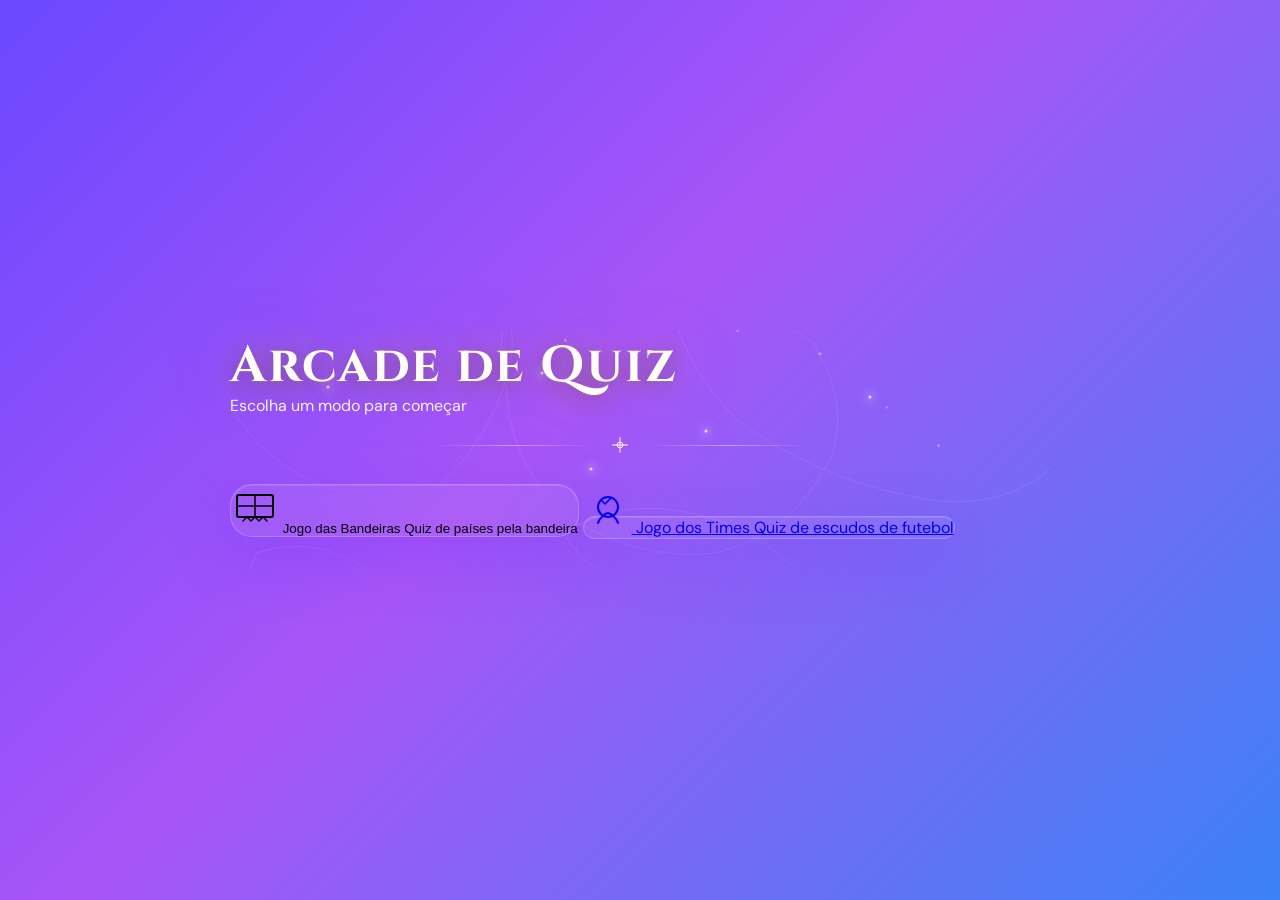
==== commit b051a531: "Novo modo: Time de futebol" ====
--- a/index.html
+++ b/index.html
@@ -4,7 +4,7 @@
     <meta charset="UTF-8">
     <meta name="viewport" content="width=device-width, initial-scale=1.0">
     <meta name="theme-color" content="#6B48FF">
-    <title>Jogo das Bandeiras</title>
+    <title>Arcade de Quiz</title>
     <link rel="preconnect" href="https://fonts.googleapis.com">
     <link rel="preconnect" href="https://fonts.gstatic.com" crossorigin>
     <link href="https://fonts.googleapis.com/css2?family=Bebas+Neue&family=Cinzel:wght@600;700&family=DM+Sans:ital,wght@0,400;0,500;0,600;0,700;1,400&display=swap" rel="stylesheet">
@@ -13,7 +13,80 @@
 </head>
 <body>
     <div class="container">
-        <div id="startScreen" class="screen screen-start active">
+        <div id="hubScreen" class="screen screen-start screen-hub active">
+            <div class="start-backdrop" aria-hidden="true">
+                <svg class="start-world-svg" viewBox="0 0 1200 600" preserveAspectRatio="xMidYMid slice" xmlns="http://www.w3.org/2000/svg">
+                    <defs>
+                        <linearGradient id="hubMapStroke" x1="0%" y1="0%" x2="100%" y2="100%">
+                            <stop offset="0%" stop-color="#fff" stop-opacity="0.14"/>
+                            <stop offset="50%" stop-color="#E8E0FF" stop-opacity="0.1"/>
+                            <stop offset="100%" stop-color="#fff" stop-opacity="0.12"/>
+                        </linearGradient>
+                    </defs>
+                    <g fill="none" stroke="url(#hubMapStroke)" stroke-width="0.85" stroke-linecap="round" stroke-linejoin="round">
+                        <path d="M180,280 Q140,200 200,140 Q260,90 340,120 Q400,100 440,140 Q480,180 460,240 Q440,300 400,340 Q360,380 300,360 Q220,340 180,280Z"/>
+                        <path d="M460,160 Q520,120 600,130 Q700,140 780,200 Q820,260 800,320 Q760,400 680,420 Q600,430 520,380 Q460,320 460,240 Q450,200 460,160Z"/>
+                        <path d="M620,120 Q720,80 880,100 Q980,120 1040,200 Q1080,280 1020,340 Q960,380 880,360 Q780,340 700,280 Q640,220 620,120Z"/>
+                        <path d="M520,400 Q580,360 660,380 Q740,400 780,460 Q720,500 640,480 Q560,460 520,400Z"/>
+                        <path d="M200,420 Q260,400 320,440 Q280,500 220,480 Q180,450 200,420Z"/>
+                    </g>
+                    <g fill="#fff" opacity="0.35">
+                        <circle cx="248" cy="168" r="1.8"/><circle cx="312" cy="142" r="1.2"/><circle cx="398" cy="156" r="1.5"/>
+                        <circle cx="522" cy="198" r="1.4"/><circle cx="618" cy="228" r="1.6"/><circle cx="702" cy="188" r="1.3"/>
+                        <circle cx="788" cy="212" r="1.7"/><circle cx="858" cy="268" r="1.2"/><circle cx="912" cy="308" r="1.5"/>
+                    </g>
+                </svg>
+                <div class="start-city-layer" aria-hidden="true">
+                    <span class="start-city" style="left:12%;top:24%"></span>
+                    <span class="start-city" style="left:38%;top:18%"></span>
+                    <span class="start-city" style="left:58%;top:42%"></span>
+                    <span class="start-city" style="left:78%;top:28%"></span>
+                    <span class="start-city" style="left:44%;top:58%"></span>
+                </div>
+            </div>
+            <div class="start-shell hub-shell">
+                <header class="start-hero reveal reveal-d0">
+                    <h1 class="start-title">Arcade de Quiz</h1>
+                    <p class="hub-subtitle reveal reveal-d150">Escolha um modo para começar</p>
+                    <div class="start-divider reveal reveal-d200" aria-hidden="true">
+                        <span class="start-divider__line"></span>
+                        <span class="start-divider__icon">
+                            <svg width="22" height="22" viewBox="0 0 24 24" fill="none" xmlns="http://www.w3.org/2000/svg">
+                                <path d="M4 12h16M12 4v16" stroke="currentColor" stroke-width="1.4" stroke-linecap="round"/>
+                                <circle cx="12" cy="12" r="3" stroke="currentColor" stroke-width="1.2"/>
+                            </svg>
+                        </span>
+                        <span class="start-divider__line"></span>
+                    </div>
+                </header>
+                <div class="hub-grid">
+                    <button type="button" class="hub-card glass-panel reveal reveal-d300" id="hubBtnFlags" aria-label="Abrir Jogo das Bandeiras">
+                        <span class="hub-card__icon" aria-hidden="true">
+                            <svg viewBox="0 0 48 48" width="48" height="48" fill="none" xmlns="http://www.w3.org/2000/svg">
+                                <rect x="6" y="10" width="36" height="22" rx="2" stroke="currentColor" stroke-width="2"/>
+                                <path d="M24 10v22M6 21h36" stroke="currentColor" stroke-width="1.5"/>
+                                <path d="M12 36l4-4 4 4 4-4 4 4 4-4 4 4" stroke="currentColor" stroke-width="1.4" stroke-linecap="round" stroke-linejoin="round"/>
+                            </svg>
+                        </span>
+                        <span class="hub-card__title">Jogo das Bandeiras</span>
+                        <span class="hub-card__desc">Quiz de países pela bandeira</span>
+                    </button>
+                    <a href="football/index.html" class="hub-card glass-panel hub-card--link reveal reveal-d400" id="hubLinkFootball" aria-label="Abrir Jogo dos Times">
+                        <span class="hub-card__icon" aria-hidden="true">
+                            <svg viewBox="0 0 48 48" width="48" height="48" fill="none" xmlns="http://www.w3.org/2000/svg">
+                                <circle cx="24" cy="22" r="10" stroke="currentColor" stroke-width="2"/>
+                                <path d="M14 38c2-6 8-10 10-10h0c2 0 8 4 10 10" stroke="currentColor" stroke-width="2" stroke-linecap="round"/>
+                                <path d="M18 16l3 3 6-6" stroke="currentColor" stroke-width="1.6" stroke-linecap="round" stroke-linejoin="round"/>
+                            </svg>
+                        </span>
+                        <span class="hub-card__title">Jogo dos Times</span>
+                        <span class="hub-card__desc">Quiz de escudos de futebol</span>
+                    </a>
+                </div>
+            </div>
+        </div>
+
+        <div id="startScreen" class="screen screen-start">
             <div class="start-backdrop" aria-hidden="true">
                 <svg class="start-world-svg" viewBox="0 0 1200 600" preserveAspectRatio="xMidYMid slice" xmlns="http://www.w3.org/2000/svg">
                     <defs>
@@ -59,6 +132,10 @@
             </div>
 
             <div class="start-shell">
+                <button type="button" class="top-nav-menu" id="btnFlagsStartToHub" aria-label="Voltar ao menu de jogos">
+                    <svg width="18" height="18" viewBox="0 0 24 24" fill="none" aria-hidden="true"><path d="M15 6l-6 6 6 6" stroke="currentColor" stroke-width="2" stroke-linecap="round" stroke-linejoin="round"/></svg>
+                    <span>Menu</span>
+                </button>
                 <header class="start-hero reveal reveal-d0">
                     <h1 class="start-title">Jogo das Bandeiras</h1>
                     <div class="start-divider" aria-hidden="true">
@@ -196,7 +273,10 @@
 
         <div id="gameScreen" class="screen">
             <div class="game-header">
-                <button type="button" class="btn-back" id="btnBackToMenu">Início</button>
+                <button type="button" class="btn-back" id="btnBackToMenu">
+                    <svg class="btn-back__icon" width="18" height="18" viewBox="0 0 24 24" fill="none" aria-hidden="true"><path d="M15 6l-6 6 6 6" stroke="currentColor" stroke-width="2" stroke-linecap="round" stroke-linejoin="round"/></svg>
+                    <span class="btn-back__label">Menu</span>
+                </button>
                 <div class="stats">
                     <div class="stat-item">
                         <span class="stat-label">Rodada</span>
@@ -228,6 +308,10 @@
 
         <div id="resultScreen" class="screen">
             <div class="result-content">
+                <button type="button" class="btn-back btn-back--result" id="btnResultToHub">
+                    <svg class="btn-back__icon" width="18" height="18" viewBox="0 0 24 24" fill="none" aria-hidden="true"><path d="M15 6l-6 6 6 6" stroke="currentColor" stroke-width="2" stroke-linecap="round" stroke-linejoin="round"/></svg>
+                    <span class="btn-back__label">Menu</span>
+                </button>
                 <div class="result-icon" id="resultIcon"></div>
                 <h1 id="resultTitle">Parabéns!</h1>
                 <p class="record-banner" id="recordBanner" hidden></p>
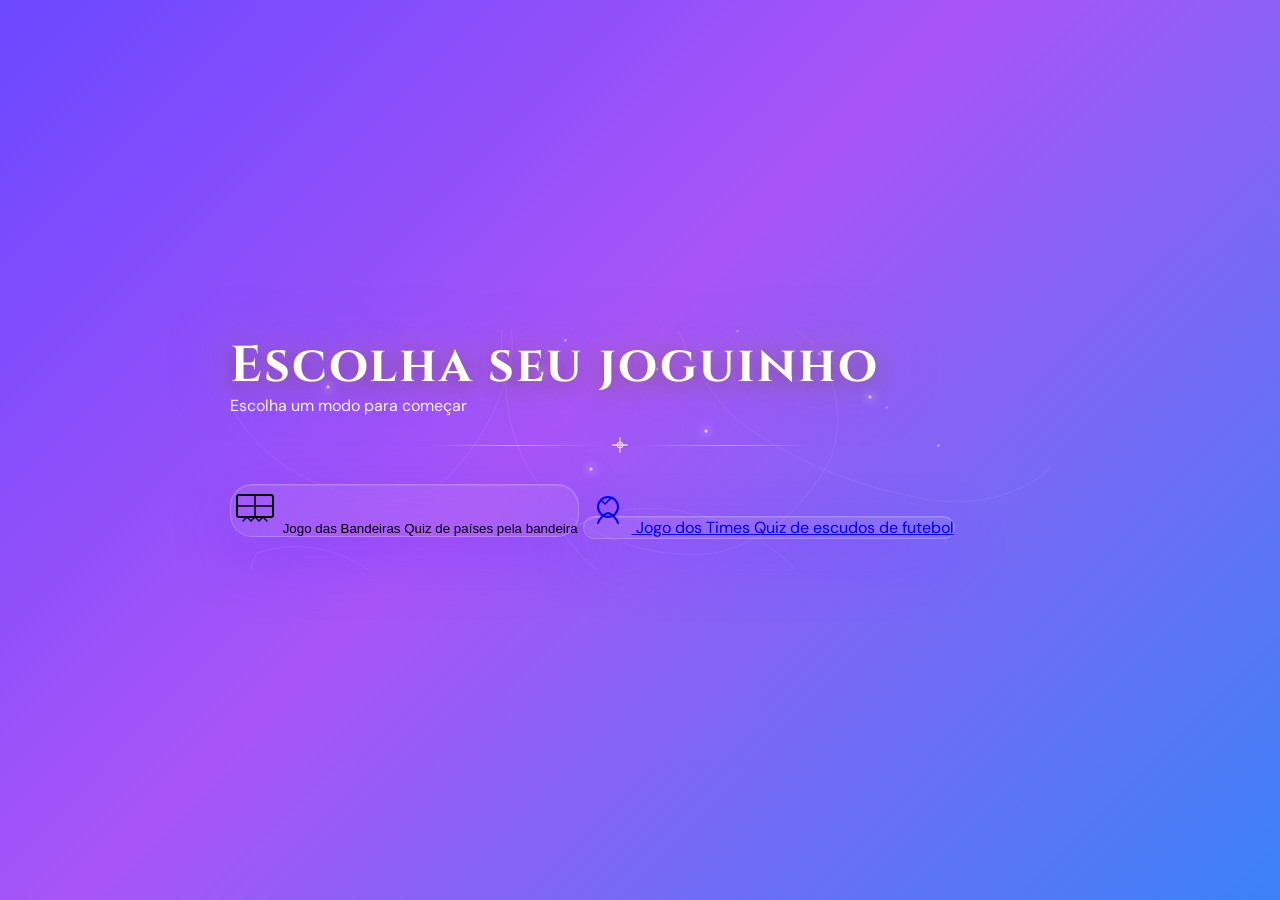
==== commit e35b8759: "Troca de nome" ====
--- a/index.html
+++ b/index.html
@@ -4,7 +4,7 @@
     <meta charset="UTF-8">
     <meta name="viewport" content="width=device-width, initial-scale=1.0">
     <meta name="theme-color" content="#6B48FF">
-    <title>Arcade de Quiz</title>
+    <title>Escolha seu joguinho</title>
     <link rel="preconnect" href="https://fonts.googleapis.com">
     <link rel="preconnect" href="https://fonts.gstatic.com" crossorigin>
     <link href="https://fonts.googleapis.com/css2?family=Bebas+Neue&family=Cinzel:wght@600;700&family=DM+Sans:ital,wght@0,400;0,500;0,600;0,700;1,400&display=swap" rel="stylesheet">
@@ -46,7 +46,7 @@
             </div>
             <div class="start-shell hub-shell">
                 <header class="start-hero reveal reveal-d0">
-                    <h1 class="start-title">Arcade de Quiz</h1>
+                    <h1 class="start-title">Escolha seu joguinho</h1>
                     <p class="hub-subtitle reveal reveal-d150">Escolha um modo para começar</p>
                     <div class="start-divider reveal reveal-d200" aria-hidden="true">
                         <span class="start-divider__line"></span>
